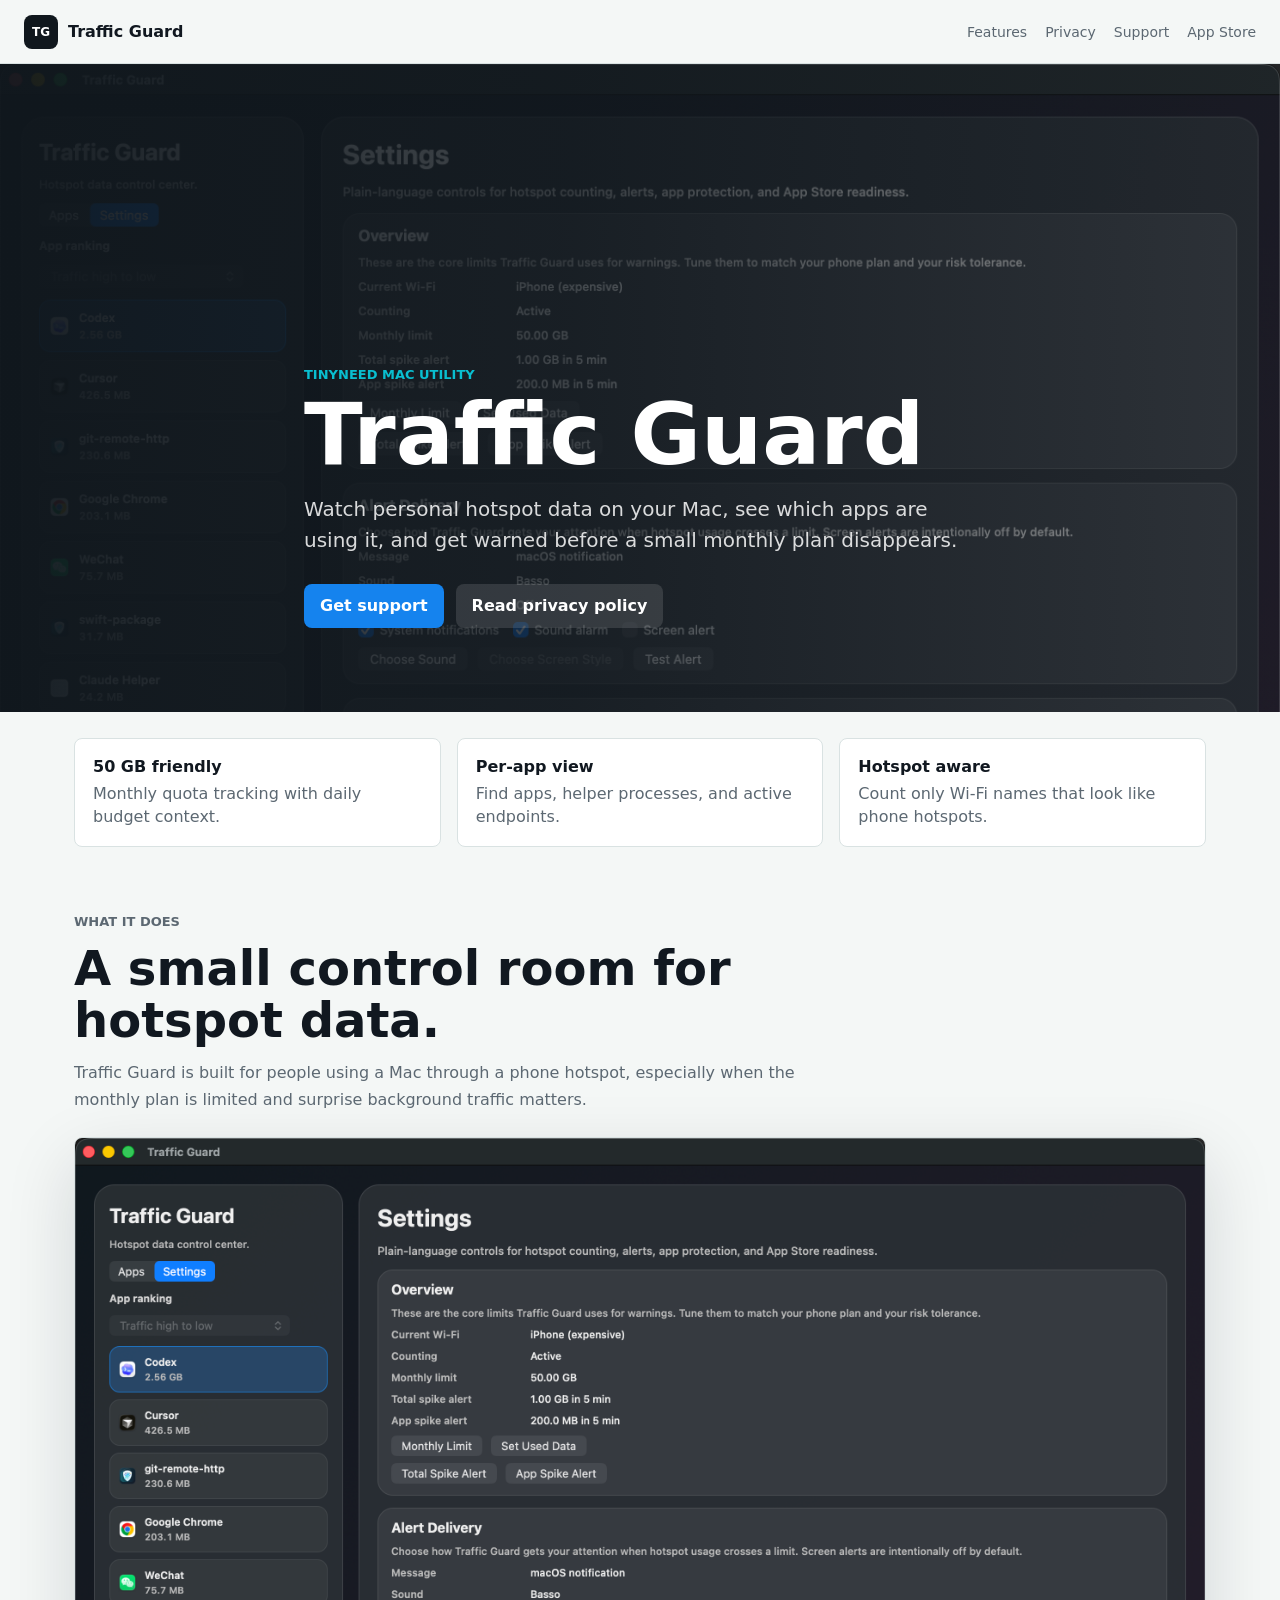
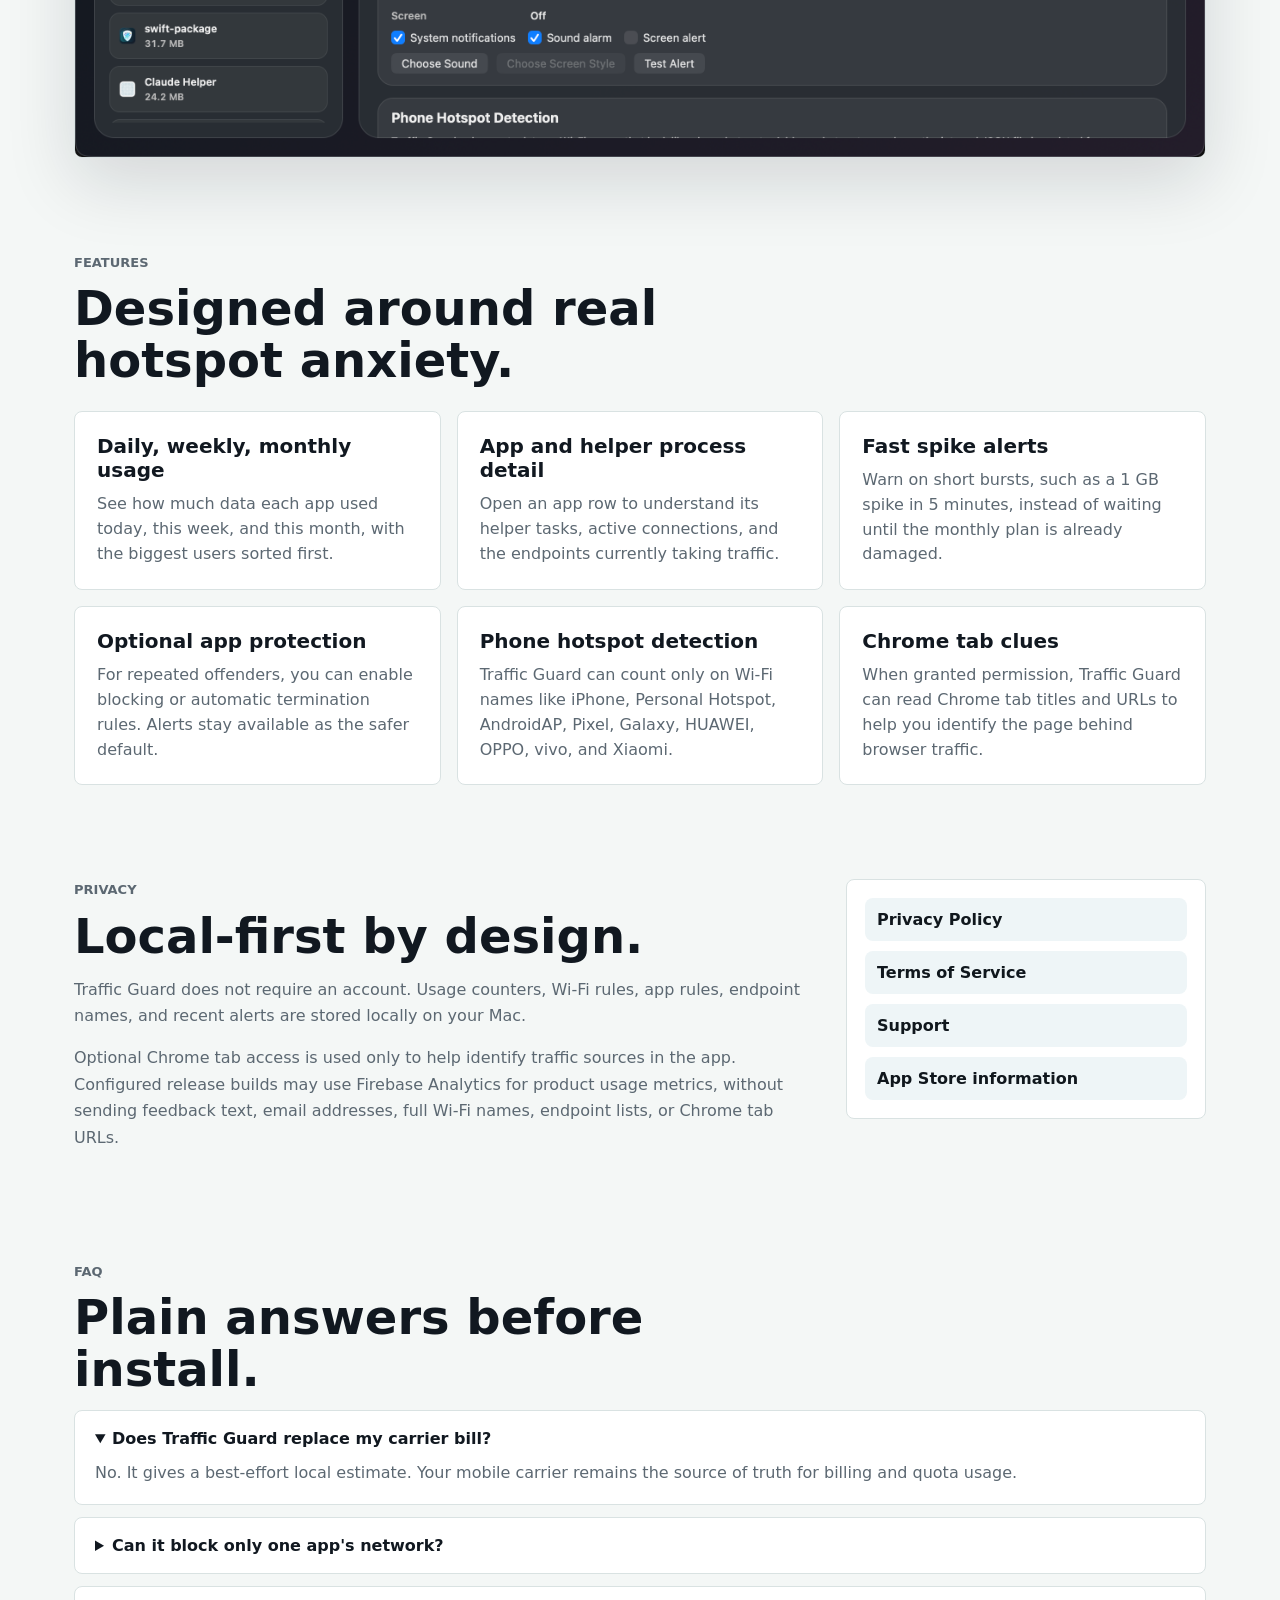
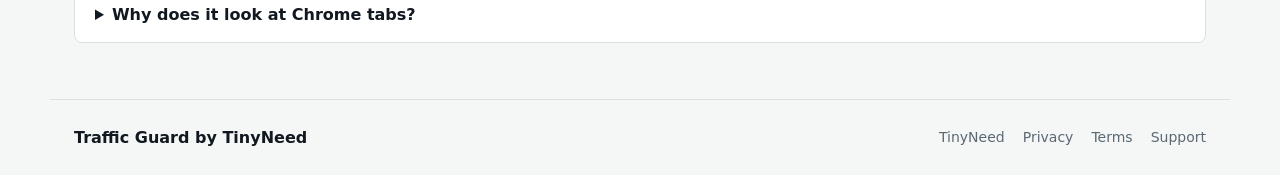
==== index.html @ c1a020a8 "Publish Traffic Guard support site" ====
<!doctype html>
<html lang="en">
  <head>
    <meta charset="utf-8">
    <meta name="viewport" content="width=device-width, initial-scale=1">
    <title>Traffic Guard - Mac Hotspot Data Monitor</title>
    <meta name="description" content="Traffic Guard helps Mac users monitor personal hotspot data usage, find high-traffic apps, and protect small monthly data plans.">
    <meta property="og:title" content="Traffic Guard">
    <meta property="og:description" content="Mac hotspot data monitoring for small monthly plans.">
    <meta property="og:type" content="website">
    <meta property="og:url" content="https://traffic-guard.tinyneed.com/">
    <meta property="og:image" content="https://traffic-guard.tinyneed.com/assets/traffic-guard-settings.png">
    <meta name="theme-color" content="#10171d">
    <link rel="canonical" href="https://traffic-guard.tinyneed.com/">
    <link rel="stylesheet" href="/styles.css">
  </head>
  <body>
    <header class="topbar">
      <a class="brand" href="/" aria-label="Traffic Guard home">
        <span class="brand-mark">TG</span>
        <span>Traffic Guard</span>
      </a>
      <nav class="topnav" aria-label="Site links">
        <a href="#features">Features</a>
        <a href="#privacy">Privacy</a>
        <a href="/support/">Support</a>
        <a href="/app-store/">App Store</a>
      </nav>
    </header>

    <main>
      <section class="hero">
        <img class="hero-image" src="/assets/traffic-guard-settings.png" alt="Traffic Guard Mac app showing hotspot data usage and settings">
        <div class="hero-overlay"></div>
        <div class="hero-content">
          <p class="eyebrow">TinyNeed Mac Utility</p>
          <h1>Traffic Guard</h1>
          <p class="hero-text">Watch personal hotspot data on your Mac, see which apps are using it, and get warned before a small monthly plan disappears.</p>
          <div class="hero-actions">
            <a class="button primary" href="/support/">Get support</a>
            <a class="button secondary" href="/privacy/">Read privacy policy</a>
          </div>
        </div>
      </section>

      <section class="summary-band" aria-label="Traffic Guard summary">
        <div>
          <strong>50 GB friendly</strong>
          <span>Monthly quota tracking with daily budget context.</span>
        </div>
        <div>
          <strong>Per-app view</strong>
          <span>Find apps, helper processes, and active endpoints.</span>
        </div>
        <div>
          <strong>Hotspot aware</strong>
          <span>Count only Wi-Fi names that look like phone hotspots.</span>
        </div>
      </section>

      <section class="section product-shot">
        <div class="section-heading">
          <p class="eyebrow">What it does</p>
          <h2>A small control room for hotspot data.</h2>
          <p>Traffic Guard is built for people using a Mac through a phone hotspot, especially when the monthly plan is limited and surprise background traffic matters.</p>
        </div>
        <img src="/assets/traffic-guard-settings.png" alt="Traffic Guard settings page with app protection and App Store readiness details">
      </section>

      <section class="section" id="features">
        <div class="section-heading">
          <p class="eyebrow">Features</p>
          <h2>Designed around real hotspot anxiety.</h2>
        </div>
        <div class="feature-grid">
          <article>
            <h3>Daily, weekly, monthly usage</h3>
            <p>See how much data each app used today, this week, and this month, with the biggest users sorted first.</p>
          </article>
          <article>
            <h3>App and helper process detail</h3>
            <p>Open an app row to understand its helper tasks, active connections, and the endpoints currently taking traffic.</p>
          </article>
          <article>
            <h3>Fast spike alerts</h3>
            <p>Warn on short bursts, such as a 1 GB spike in 5 minutes, instead of waiting until the monthly plan is already damaged.</p>
          </article>
          <article>
            <h3>Optional app protection</h3>
            <p>For repeated offenders, you can enable blocking or automatic termination rules. Alerts stay available as the safer default.</p>
          </article>
          <article>
            <h3>Phone hotspot detection</h3>
            <p>Traffic Guard can count only on Wi-Fi names like iPhone, Personal Hotspot, AndroidAP, Pixel, Galaxy, HUAWEI, OPPO, vivo, and Xiaomi.</p>
          </article>
          <article>
            <h3>Chrome tab clues</h3>
            <p>When granted permission, Traffic Guard can read Chrome tab titles and URLs to help you identify the page behind browser traffic.</p>
          </article>
        </div>
      </section>

      <section class="section two-column" id="privacy">
        <div>
          <p class="eyebrow">Privacy</p>
          <h2>Local-first by design.</h2>
          <p>Traffic Guard does not require an account. Usage counters, Wi-Fi rules, app rules, endpoint names, and recent alerts are stored locally on your Mac.</p>
          <p>Optional Chrome tab access is used only to help identify traffic sources in the app. Configured release builds may use Firebase Analytics for product usage metrics, without sending feedback text, email addresses, full Wi-Fi names, endpoint lists, or Chrome tab URLs.</p>
        </div>
        <div class="link-panel">
          <a href="/privacy/">Privacy Policy</a>
          <a href="/terms/">Terms of Service</a>
          <a href="/support/">Support</a>
          <a href="/app-store/">App Store information</a>
        </div>
      </section>

      <section class="section faq">
        <div class="section-heading">
          <p class="eyebrow">FAQ</p>
          <h2>Plain answers before install.</h2>
        </div>
        <details open>
          <summary>Does Traffic Guard replace my carrier bill?</summary>
          <p>No. It gives a best-effort local estimate. Your mobile carrier remains the source of truth for billing and quota usage.</p>
        </details>
        <details>
          <summary>Can it block only one app's network?</summary>
          <p>Reliable per-app packet blocking on macOS usually needs a Network Extension or firewall-level component. This lightweight build uses alerting, app rules, and best-effort app termination where the user enables it.</p>
        </details>
        <details>
          <summary>Why does it look at Chrome tabs?</summary>
          <p>Browser traffic often comes from one tab. With your permission, Traffic Guard can read tab titles and URLs so you can identify the page more quickly.</p>
        </details>
      </section>
    </main>

    <footer class="footer">
      <span>Traffic Guard by TinyNeed</span>
      <a href="https://tinyneed.com/">TinyNeed</a>
      <a href="/privacy/">Privacy</a>
      <a href="/terms/">Terms</a>
      <a href="/support/">Support</a>
    </footer>
  </body>
</html>
---- styles.css ----
:root {
  color-scheme: light;
  --bg: #f4f7f6;
  --ink: #111820;
  --muted: #5c6872;
  --panel: #ffffff;
  --line: #d9e2e2;
  --dark: #10171d;
  --dark-soft: #1c252d;
  --cyan: #09bfd0;
  --blue: #1583ee;
  --violet: #6676ff;
  --amber: #d9851f;
  --shadow: 0 24px 70px rgba(17, 24, 32, 0.14);
  font-family: Inter, ui-sans-serif, system-ui, -apple-system, BlinkMacSystemFont, "Segoe UI", sans-serif;
}

* {
  box-sizing: border-box;
}

html {
  scroll-behavior: smooth;
}

body {
  background: var(--bg);
  color: var(--ink);
  margin: 0;
}

a {
  color: inherit;
}

.topbar {
  align-items: center;
  background: rgba(244, 247, 246, 0.94);
  border-bottom: 1px solid var(--line);
  display: flex;
  justify-content: space-between;
  min-height: 64px;
  padding: 0 24px;
  position: sticky;
  top: 0;
  z-index: 20;
}

.brand,
.topnav,
.footer {
  align-items: center;
  display: flex;
}

.brand {
  font-weight: 800;
  gap: 10px;
  text-decoration: none;
}

.brand-mark {
  align-items: center;
  aspect-ratio: 1;
  background: var(--dark);
  border-radius: 8px;
  color: #fff;
  display: inline-flex;
  font-size: 12px;
  justify-content: center;
  width: 34px;
}

.topnav,
.footer {
  gap: 18px;
}

.topnav a,
.footer a {
  color: var(--muted);
  font-size: 14px;
  text-decoration: none;
}

.hero {
  align-items: flex-end;
  background: var(--dark);
  color: #fff;
  display: flex;
  min-height: min(720px, 72vh);
  overflow: hidden;
  position: relative;
}

.hero-image {
  height: 100%;
  inset: 0;
  object-fit: cover;
  object-position: center top;
  position: absolute;
  width: 100%;
}

.hero-overlay {
  background: linear-gradient(90deg, rgba(16, 23, 29, 0.96) 0%, rgba(16, 23, 29, 0.78) 44%, rgba(16, 23, 29, 0.22) 100%);
  inset: 0;
  position: absolute;
}

.hero-content {
  max-width: 720px;
  padding: 80px 24px 84px;
  position: relative;
  width: min(1180px, 100%);
  margin: 0 auto;
}

.eyebrow {
  color: var(--cyan);
  font-size: 13px;
  font-weight: 800;
  letter-spacing: 0;
  margin: 0 0 10px;
  text-transform: uppercase;
}

h1,
h2,
h3,
p {
  margin-top: 0;
}

h1 {
  font-size: clamp(44px, 7vw, 86px);
  line-height: 0.98;
  margin-bottom: 18px;
}

h2 {
  font-size: clamp(30px, 4vw, 48px);
  line-height: 1.08;
  margin-bottom: 14px;
}

h3 {
  font-size: 20px;
  margin-bottom: 10px;
}

.hero-text {
  color: rgba(255, 255, 255, 0.84);
  font-size: 20px;
  line-height: 1.55;
  max-width: 660px;
}

.hero-actions {
  display: flex;
  flex-wrap: wrap;
  gap: 12px;
  margin-top: 28px;
}

.button {
  border-radius: 8px;
  display: inline-flex;
  font-weight: 800;
  min-height: 44px;
  padding: 12px 16px;
  text-decoration: none;
}

.button.primary {
  background: var(--blue);
  color: #fff;
}

.button.secondary {
  background: rgba(255, 255, 255, 0.12);
  color: #fff;
}

.summary-band,
.section,
.simple-page,
.footer {
  margin: 0 auto;
  max-width: 1180px;
  padding-left: 24px;
  padding-right: 24px;
}

.summary-band {
  display: grid;
  gap: 16px;
  grid-template-columns: repeat(3, minmax(0, 1fr));
  padding-bottom: 26px;
  padding-top: 26px;
}

.summary-band div {
  background: var(--panel);
  border: 1px solid var(--line);
  border-radius: 8px;
  padding: 18px;
}

.summary-band strong,
.summary-band span {
  display: block;
}

.summary-band span {
  color: var(--muted);
  line-height: 1.45;
  margin-top: 6px;
}

.section {
  padding-bottom: 56px;
  padding-top: 38px;
}

.section-heading {
  max-width: 760px;
}

.section-heading p,
.two-column p,
.simple-page p,
.simple-page li {
  color: var(--muted);
  line-height: 1.65;
}

.product-shot img {
  border: 1px solid var(--line);
  border-radius: 8px;
  box-shadow: var(--shadow);
  display: block;
  margin-top: 24px;
  width: 100%;
}

.feature-grid,
.check-grid {
  display: grid;
  gap: 16px;
  grid-template-columns: repeat(3, minmax(0, 1fr));
  margin-top: 24px;
}

.feature-grid article,
.check-grid article,
.link-panel,
.info-table,
.faq details {
  background: var(--panel);
  border: 1px solid var(--line);
  border-radius: 8px;
}

.feature-grid article,
.check-grid article {
  padding: 22px;
}

.feature-grid p,
.check-grid p {
  color: var(--muted);
  line-height: 1.55;
  margin-bottom: 0;
}

.two-column {
  align-items: start;
  display: grid;
  gap: 28px;
  grid-template-columns: minmax(0, 1fr) 360px;
}

.link-panel {
  display: grid;
  gap: 10px;
  padding: 18px;
}

.link-panel a {
  background: #eef5f7;
  border-radius: 8px;
  color: var(--dark);
  font-weight: 800;
  padding: 12px;
  text-decoration: none;
}

.faq details {
  margin-top: 12px;
  padding: 18px 20px;
}

.faq summary {
  cursor: pointer;
  font-weight: 800;
}

.faq details p {
  color: var(--muted);
  line-height: 1.6;
  margin: 12px 0 0;
}

.footer {
  border-top: 1px solid var(--line);
  color: var(--muted);
  justify-content: flex-start;
  min-height: 76px;
}

.footer span {
  color: var(--ink);
  font-weight: 800;
  margin-right: auto;
}

.simple-page {
  max-width: 900px;
  padding-bottom: 72px;
  padding-top: 44px;
}

.simple-page h1 {
  color: var(--ink);
  font-size: clamp(40px, 7vw, 64px);
}

.simple-page h2 {
  font-size: 24px;
  margin-top: 34px;
}

.simple-page section {
  border-top: 1px solid var(--line);
  margin-top: 26px;
  padding-top: 4px;
}

.updated,
.back-link {
  color: var(--muted);
}

.back-link {
  display: inline-block;
  font-weight: 800;
  margin-bottom: 22px;
  text-decoration: none;
}

.simple-page ul {
  padding-left: 20px;
}

.simple-page li + li {
  margin-top: 8px;
}

.info-table {
  display: grid;
  margin-top: 20px;
  overflow: hidden;
}

.info-table div {
  display: grid;
  gap: 18px;
  grid-template-columns: 180px minmax(0, 1fr);
  padding: 14px 18px;
}

.info-table div + div {
  border-top: 1px solid var(--line);
}

.info-table strong {
  color: var(--muted);
}

.info-table span {
  overflow-wrap: anywhere;
}

@media (max-width: 760px) {
  .topbar {
    align-items: flex-start;
    flex-direction: column;
    gap: 12px;
    padding-bottom: 14px;
    padding-top: 14px;
  }

  .topnav,
  .footer {
    flex-wrap: wrap;
  }

  .hero {
    min-height: 640px;
  }

  .hero-overlay {
    background: linear-gradient(180deg, rgba(16, 23, 29, 0.94) 0%, rgba(16, 23, 29, 0.82) 58%, rgba(16, 23, 29, 0.42) 100%);
  }

  .hero-content {
    padding-bottom: 56px;
    padding-top: 58px;
  }

  .summary-band,
  .feature-grid,
  .check-grid,
  .two-column,
  .info-table div {
    grid-template-columns: 1fr;
  }

  .button {
    justify-content: center;
    width: 100%;
  }

  .section {
    padding-bottom: 42px;
    padding-top: 28px;
  }
}
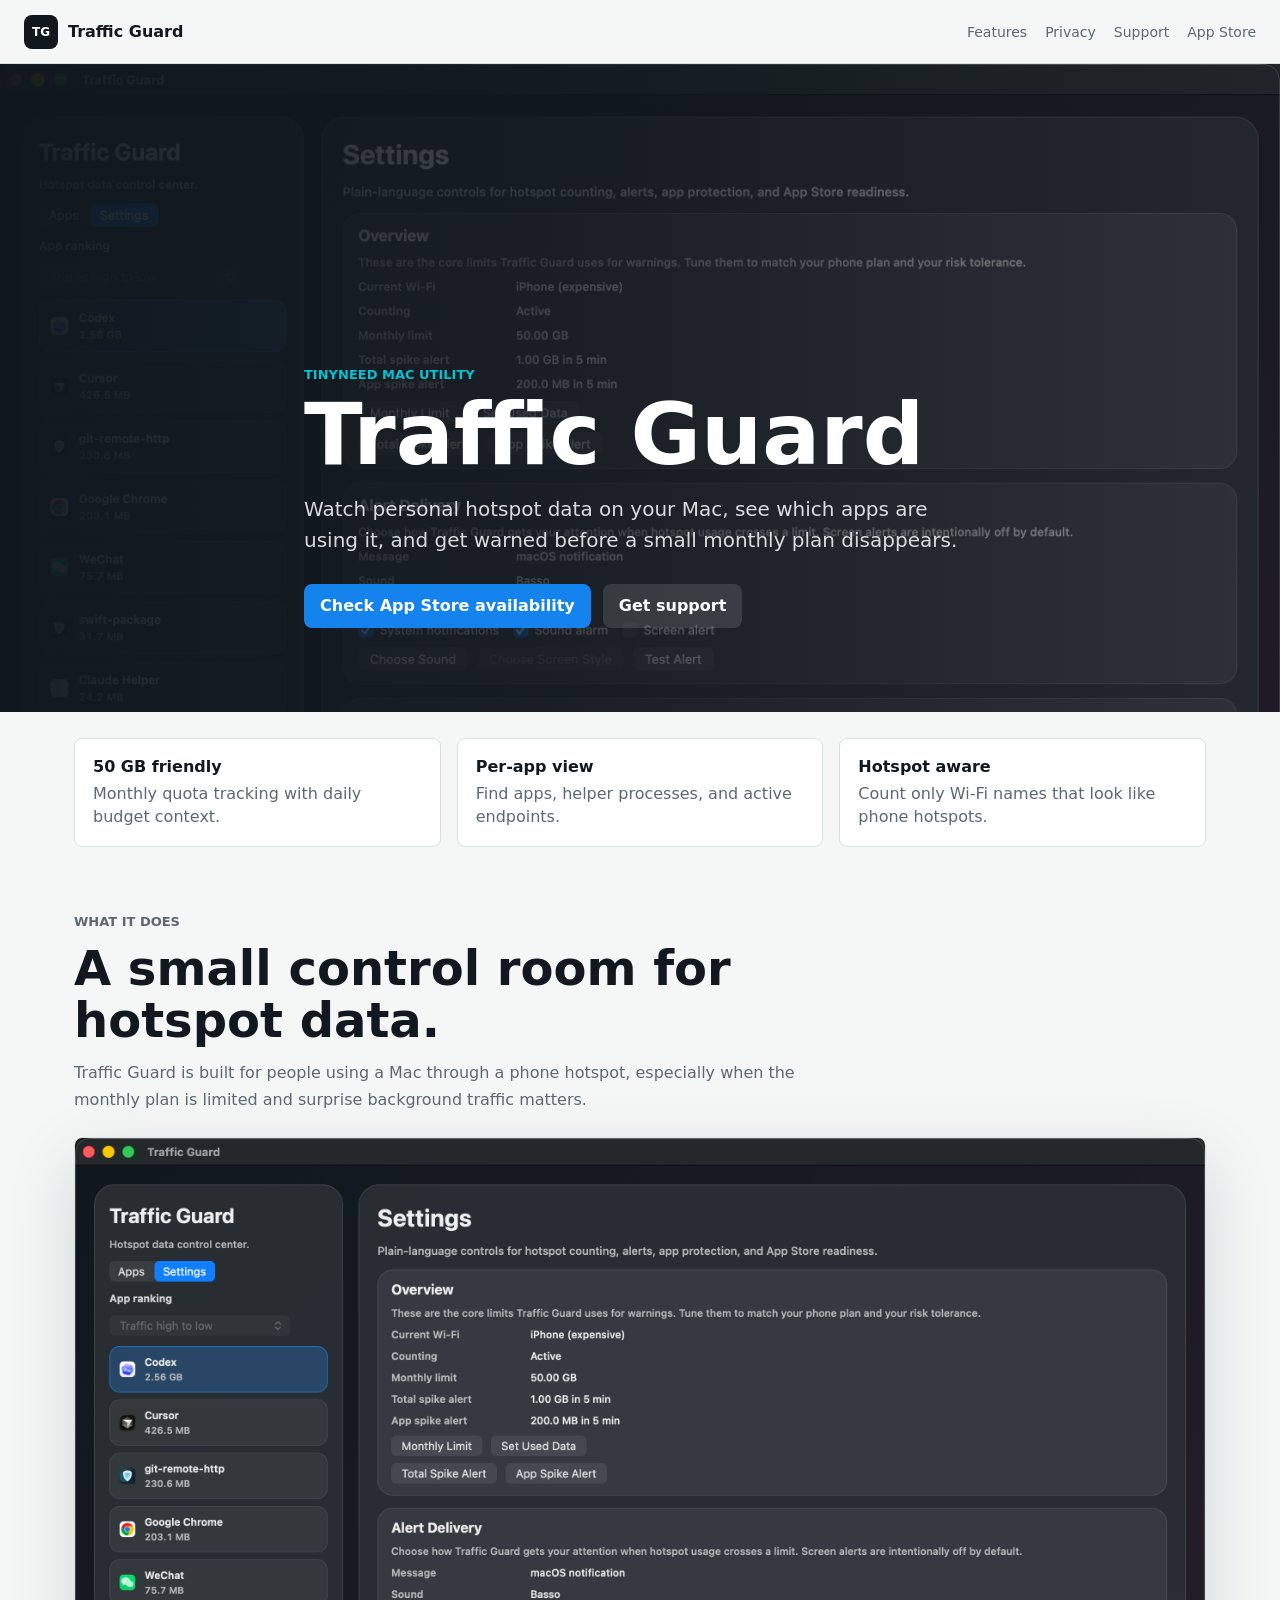
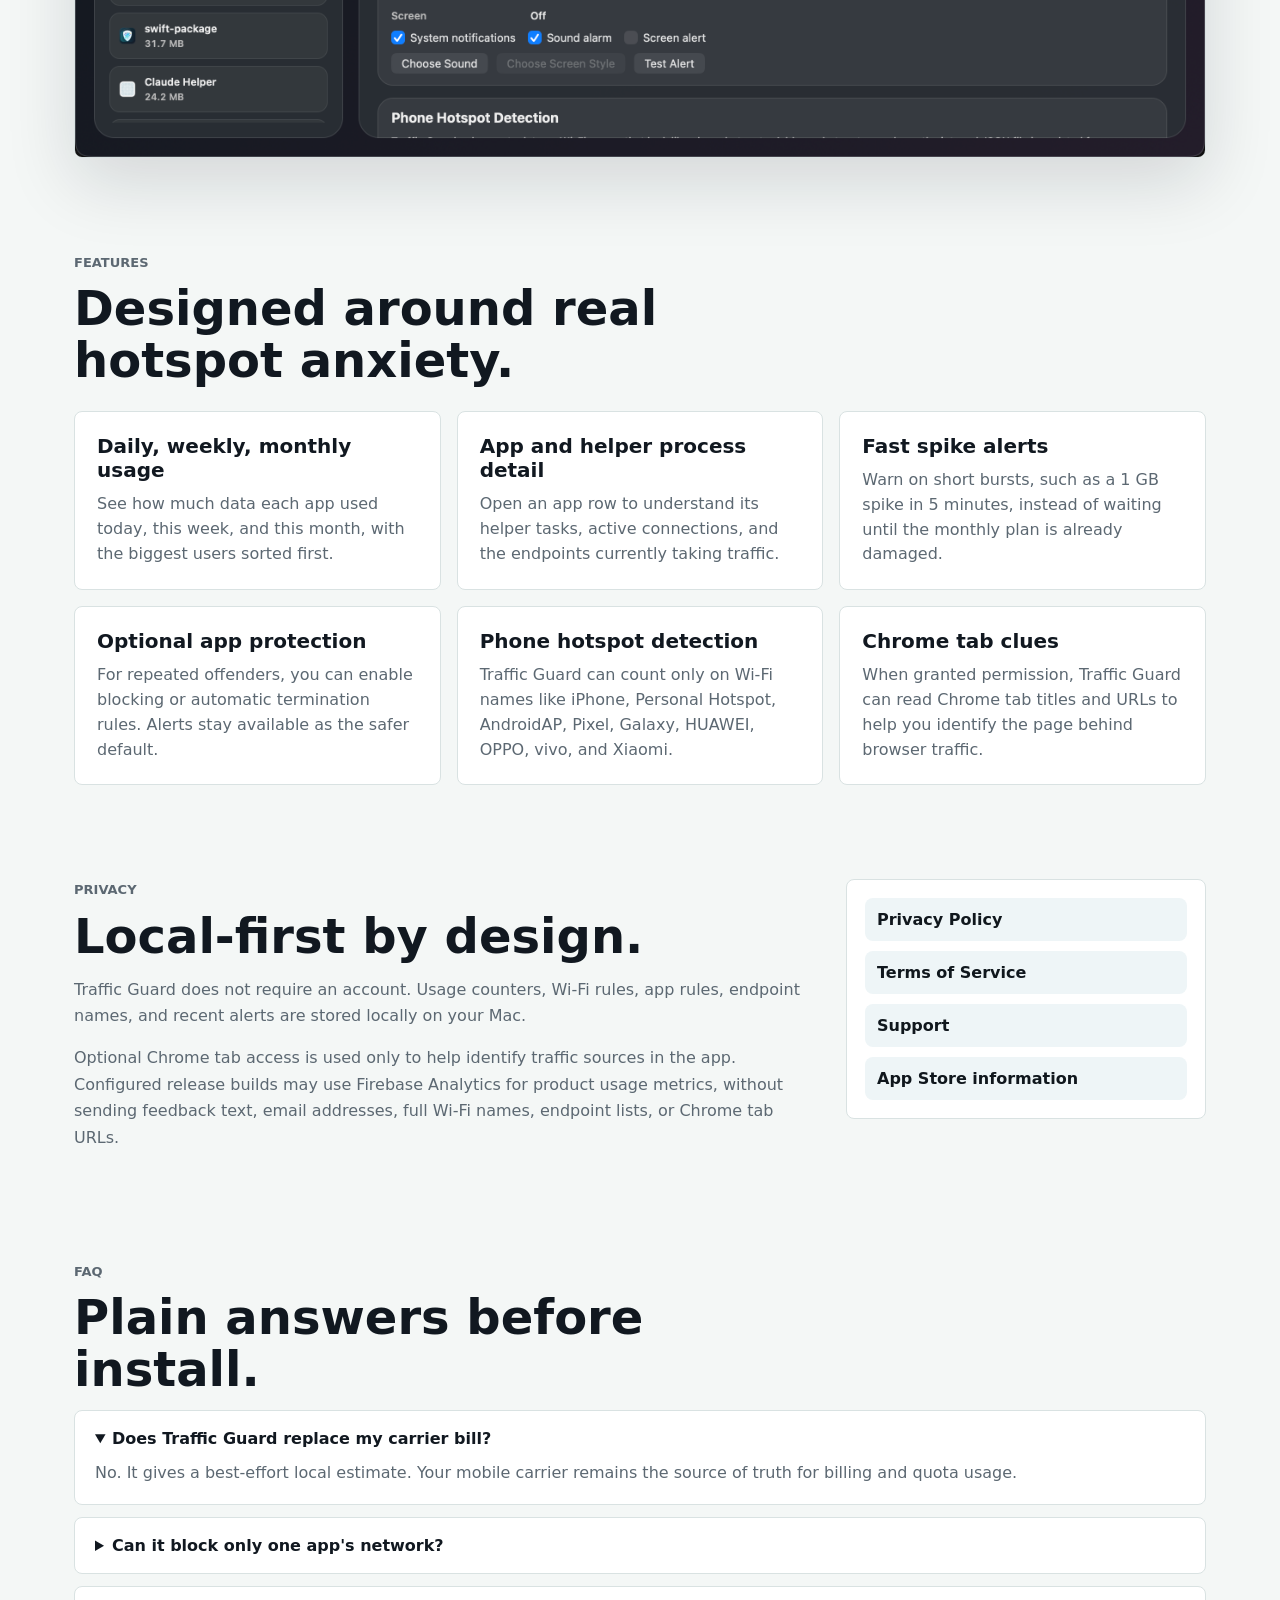
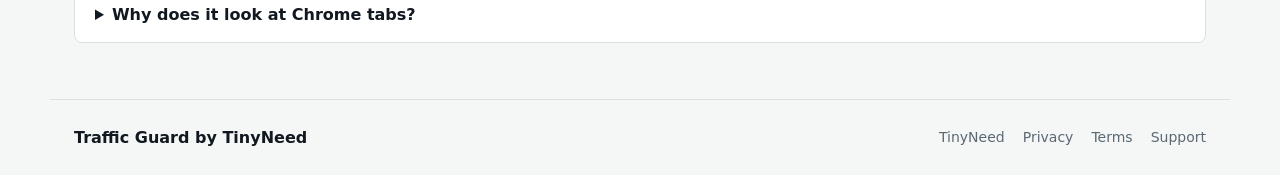
==== commit 2e493129: "fix: publish customer-facing App Store status" ====
--- a/index.html
+++ b/index.html
@@ -37,8 +37,8 @@
           <h1>Traffic Guard</h1>
           <p class="hero-text">Watch personal hotspot data on your Mac, see which apps are using it, and get warned before a small monthly plan disappears.</p>
           <div class="hero-actions">
-            <a class="button primary" href="/support/">Get support</a>
-            <a class="button secondary" href="/privacy/">Read privacy policy</a>
+            <a class="button primary" href="/app-store/">Check App Store availability</a>
+            <a class="button secondary" href="/support/">Get support</a>
           </div>
         </div>
       </section>
@@ -64,7 +64,7 @@
           <h2>A small control room for hotspot data.</h2>
           <p>Traffic Guard is built for people using a Mac through a phone hotspot, especially when the monthly plan is limited and surprise background traffic matters.</p>
         </div>
-        <img src="/assets/traffic-guard-settings.png" alt="Traffic Guard settings page with app protection and App Store readiness details">
+        <img src="/assets/traffic-guard-settings.png" alt="Traffic Guard settings page with hotspot monitoring and app protection controls">
       </section>
 
       <section class="section" id="features">
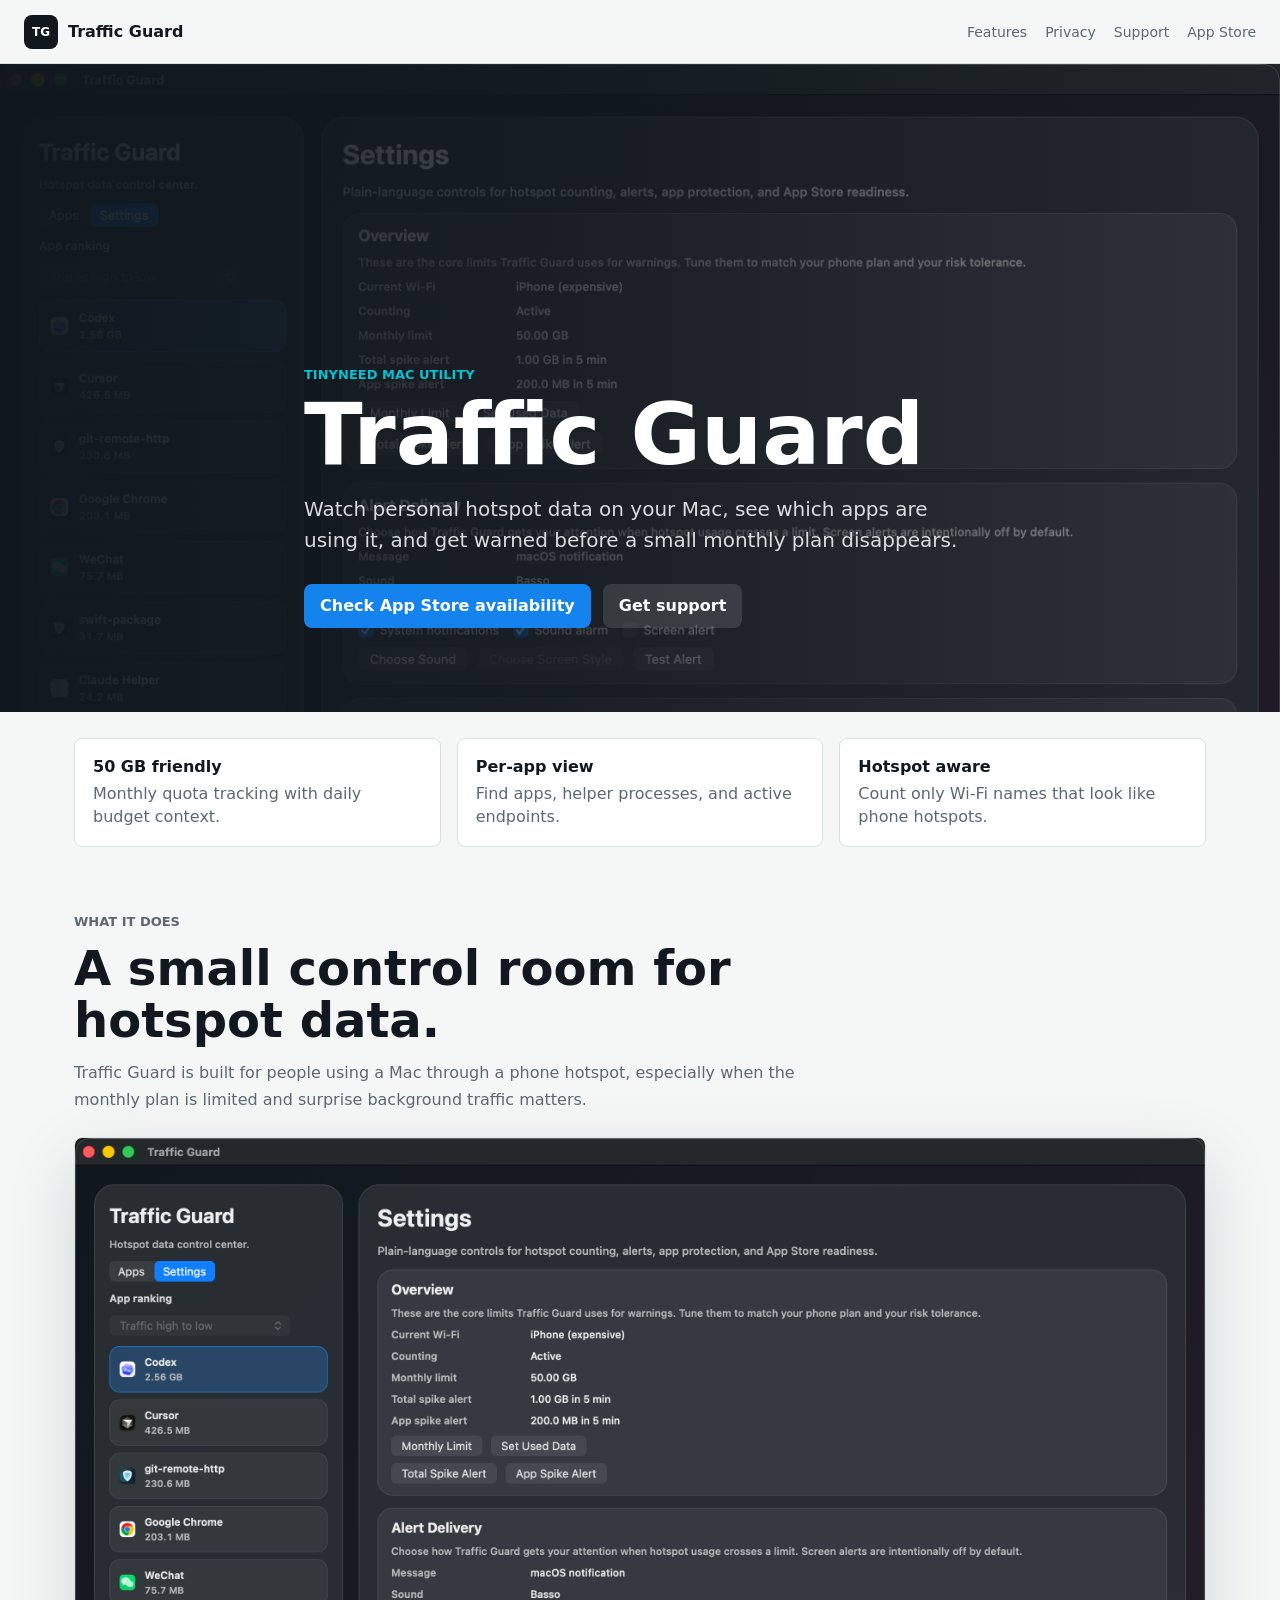
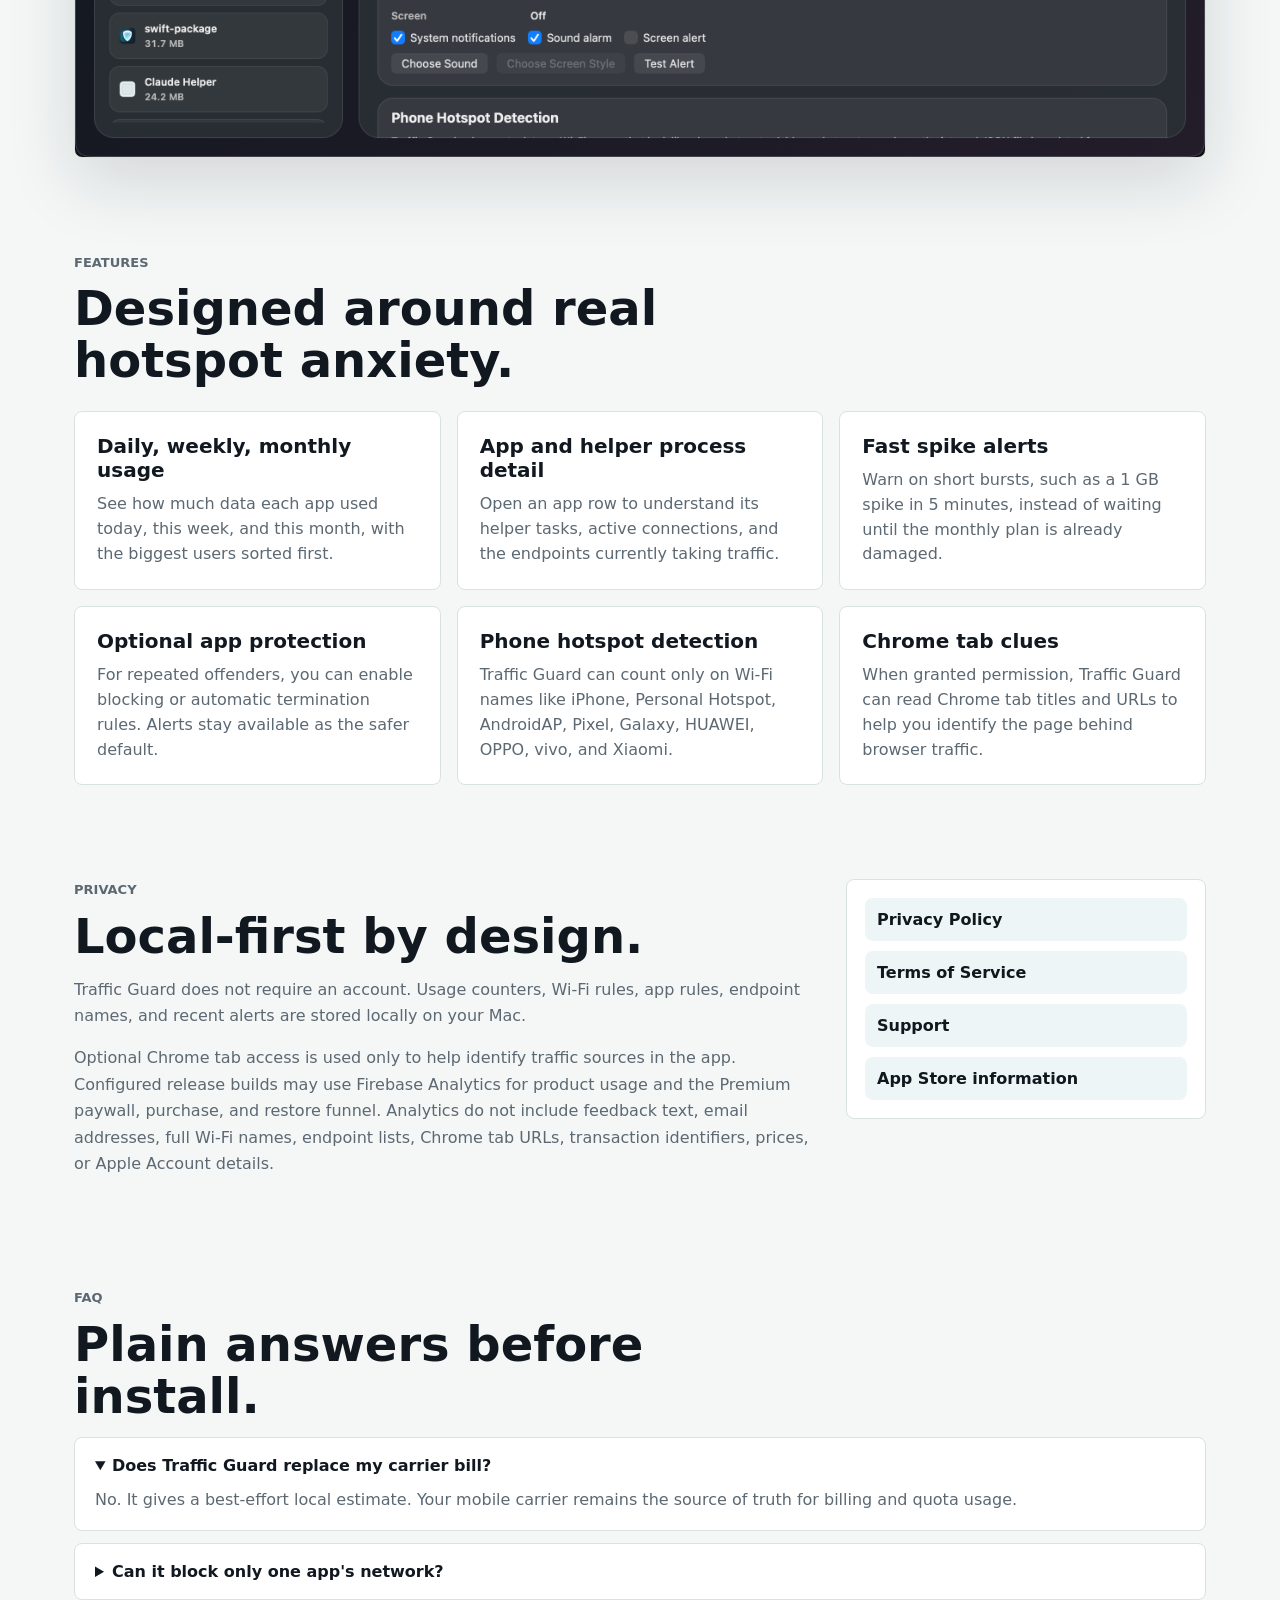
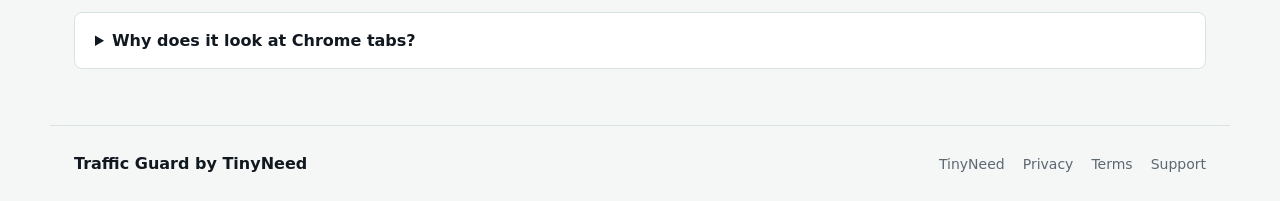
==== commit 8e672b53: "UCH-128 Disclose Premium analytics funnel" ====
--- a/index.html
+++ b/index.html
@@ -105,7 +105,7 @@
           <p class="eyebrow">Privacy</p>
           <h2>Local-first by design.</h2>
           <p>Traffic Guard does not require an account. Usage counters, Wi-Fi rules, app rules, endpoint names, and recent alerts are stored locally on your Mac.</p>
-          <p>Optional Chrome tab access is used only to help identify traffic sources in the app. Configured release builds may use Firebase Analytics for product usage metrics, without sending feedback text, email addresses, full Wi-Fi names, endpoint lists, or Chrome tab URLs.</p>
+          <p>Optional Chrome tab access is used only to help identify traffic sources in the app. Configured release builds may use Firebase Analytics for product usage and the Premium paywall, purchase, and restore funnel. Analytics do not include feedback text, email addresses, full Wi-Fi names, endpoint lists, Chrome tab URLs, transaction identifiers, prices, or Apple Account details.</p>
         </div>
         <div class="link-panel">
           <a href="/privacy/">Privacy Policy</a>
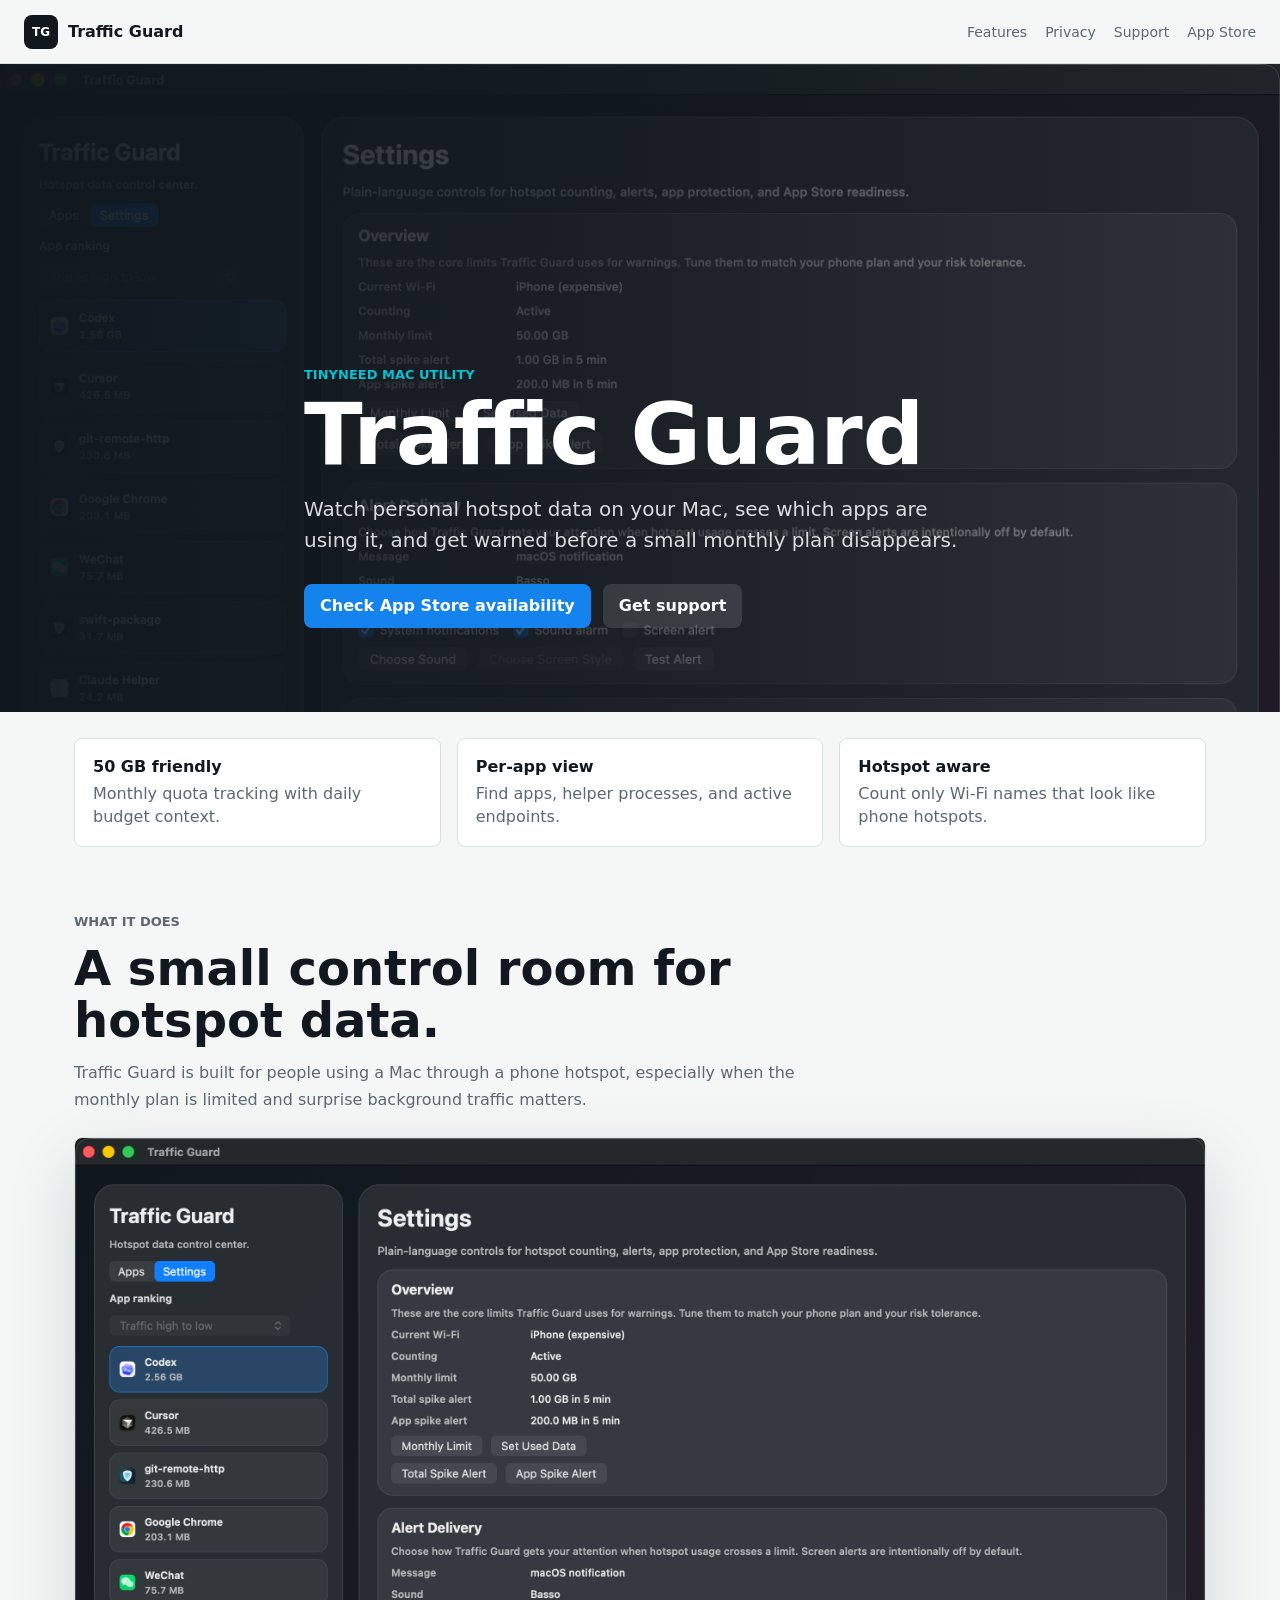
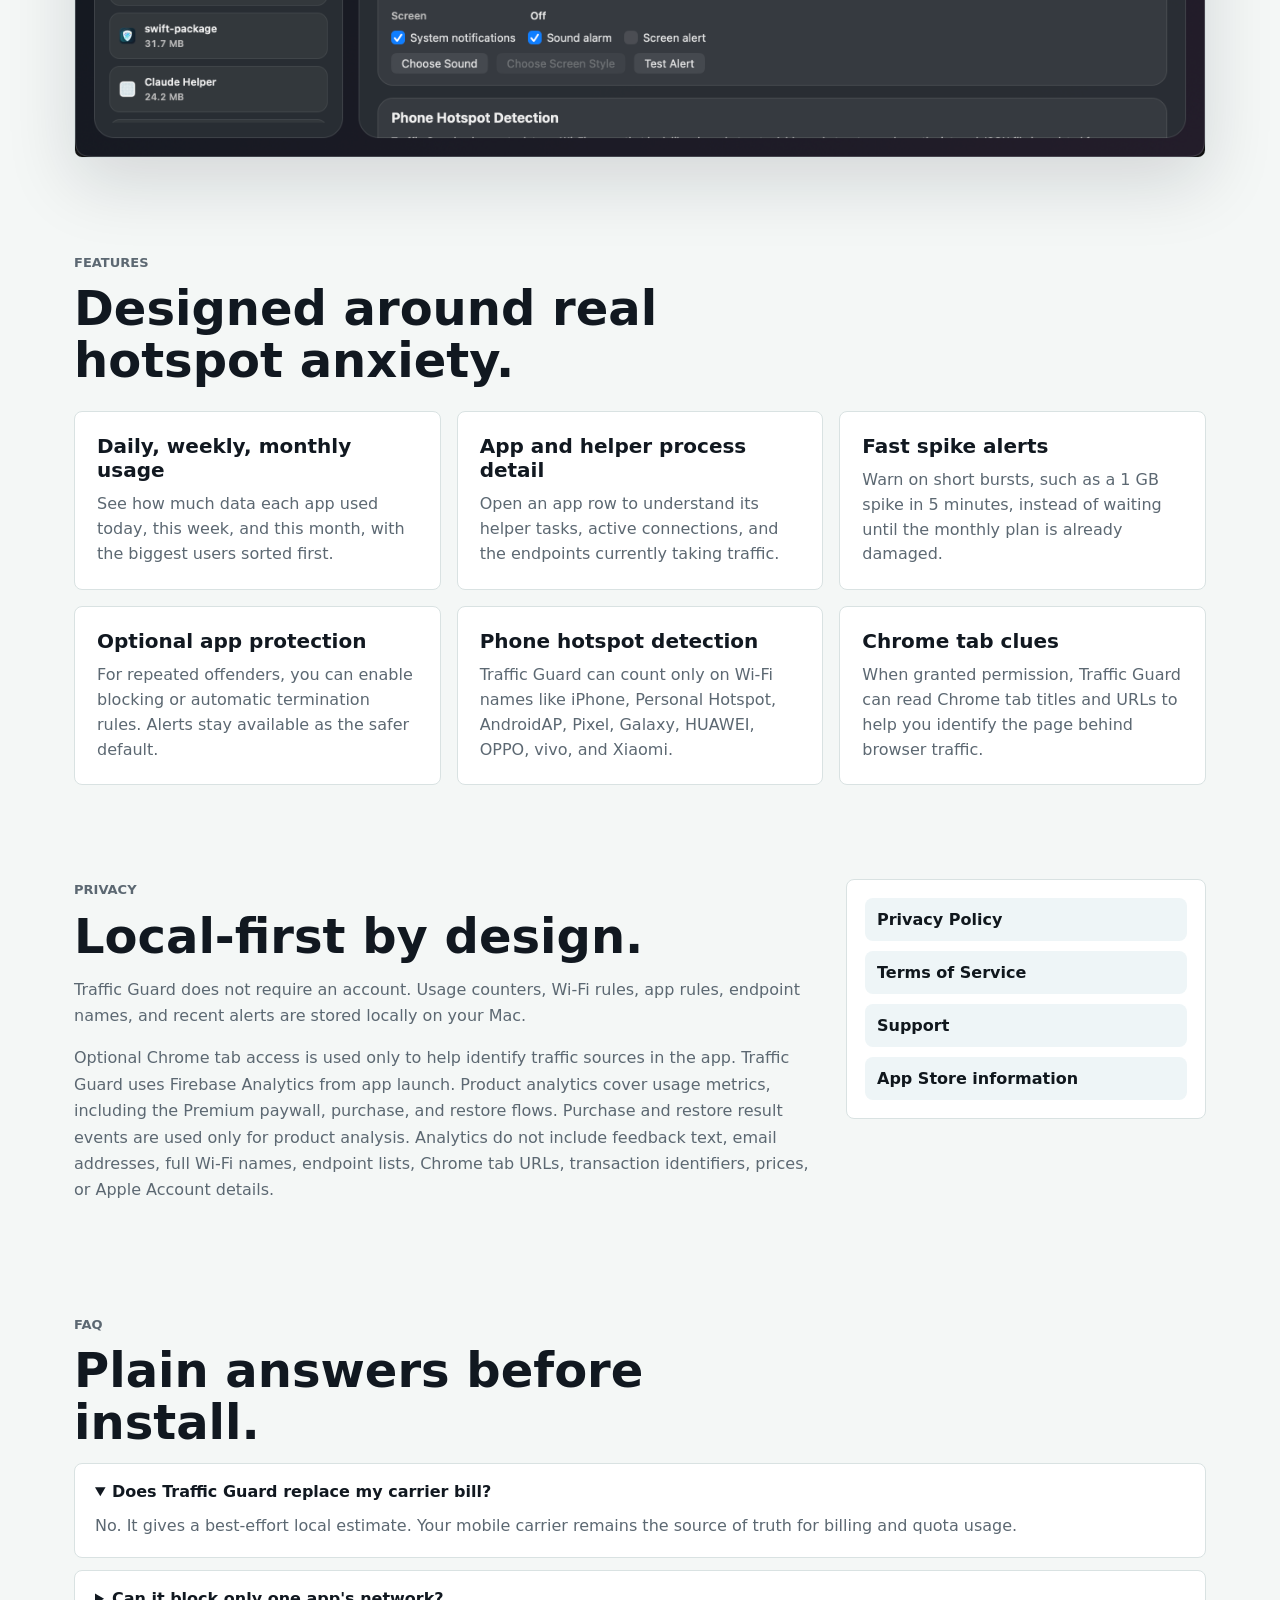
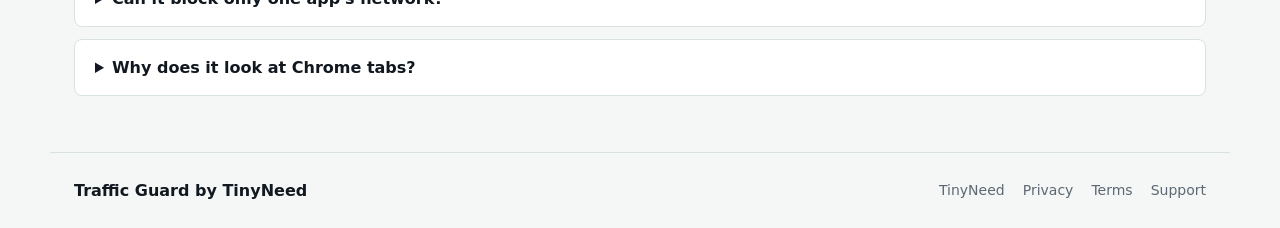
==== commit 4c082286: "Clarify Traffic Guard analytics disclosure" ====
--- a/index.html
+++ b/index.html
@@ -105,7 +105,7 @@
           <p class="eyebrow">Privacy</p>
           <h2>Local-first by design.</h2>
           <p>Traffic Guard does not require an account. Usage counters, Wi-Fi rules, app rules, endpoint names, and recent alerts are stored locally on your Mac.</p>
-          <p>Optional Chrome tab access is used only to help identify traffic sources in the app. Configured release builds may use Firebase Analytics for product usage and the Premium paywall, purchase, and restore funnel. Analytics do not include feedback text, email addresses, full Wi-Fi names, endpoint lists, Chrome tab URLs, transaction identifiers, prices, or Apple Account details.</p>
+          <p>Optional Chrome tab access is used only to help identify traffic sources in the app. Traffic Guard uses Firebase Analytics from app launch. Product analytics cover usage metrics, including the Premium paywall, purchase, and restore flows. Purchase and restore result events are used only for product analysis. Analytics do not include feedback text, email addresses, full Wi-Fi names, endpoint lists, Chrome tab URLs, transaction identifiers, prices, or Apple Account details.</p>
         </div>
         <div class="link-panel">
           <a href="/privacy/">Privacy Policy</a>
